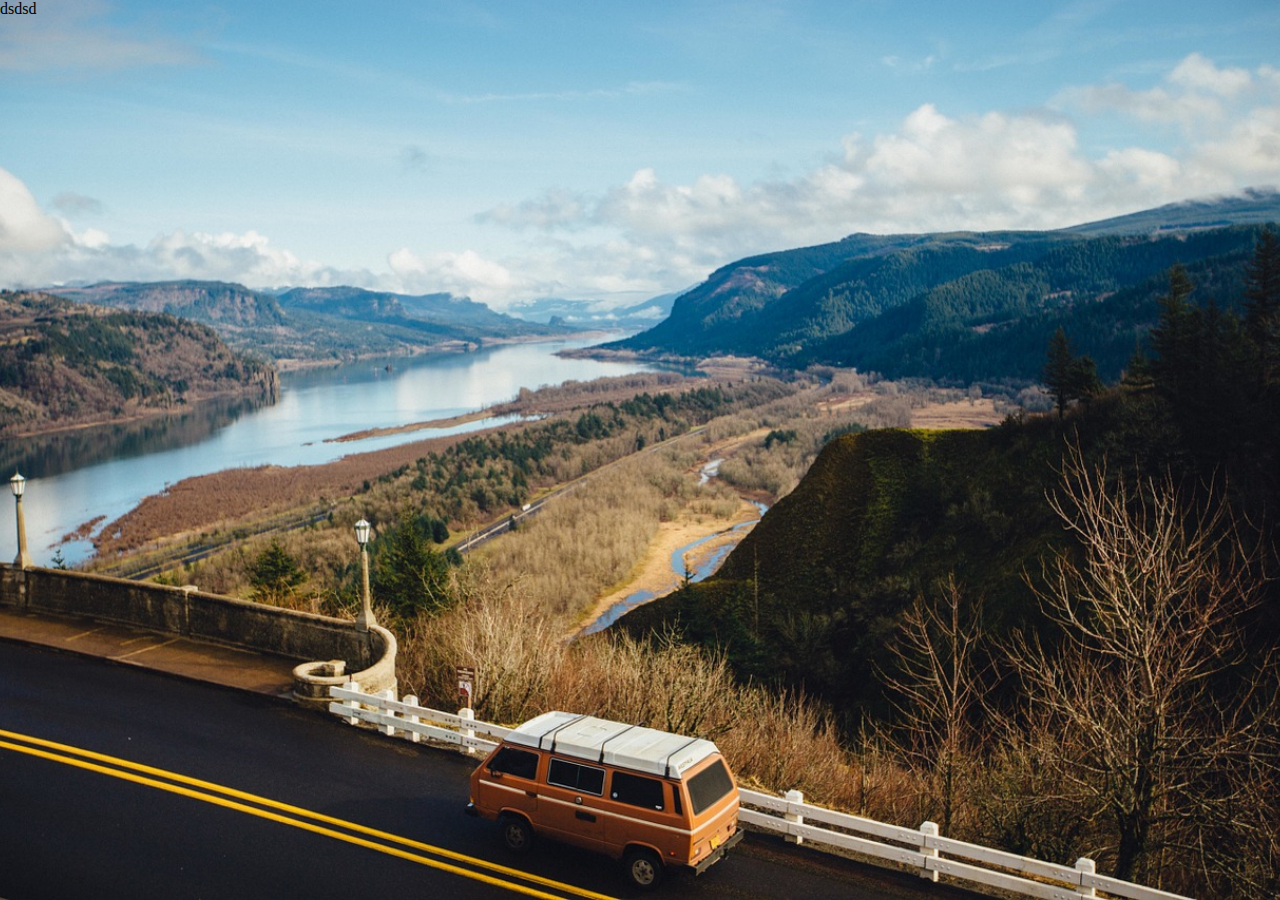
==== app/templates/index.html @ e6d7d38c "Added background image to header" ====
<!DOCTYPE html>
<html>

<head>
    <!--Import Google Icon Font-->
    <link href="http://fonts.googleapis.com/icon?family=Material+Icons" rel="stylesheet">
    <!--Import materialize.css-->
    <link type="text/css" rel="stylesheet" href="css/materialize.min.css" media="screen,projection" />

    <link rel="stylesheet" href="../static/css/app.css">

    <!--Let browser know website is optimized for mobile-->
    <meta name="viewport" content="width=device-width, initial-scale=1.0" />
</head>

<body>
    <div id="body-wrapper">
        <div class="content">
            dsdsd
        </div>
    </div>

    <!--Import jQuery before materialize.js-->
    <script type="text/javascript" src="https://code.jquery.com/jquery-2.1.1.min.js"></script>
    <script type="text/javascript" src="js/materialize.min.js"></script>
</body>

</html>
---- app/static/css/app.css ----
html,
body {
    padding: 0;
    margin: 0;
}

.content {
    height: 100vh;
    background: url(../images/travel-1209515_1280.jpg);
    background-position: center;
    background-repeat: no-repeat;
    background-size: cover;
}
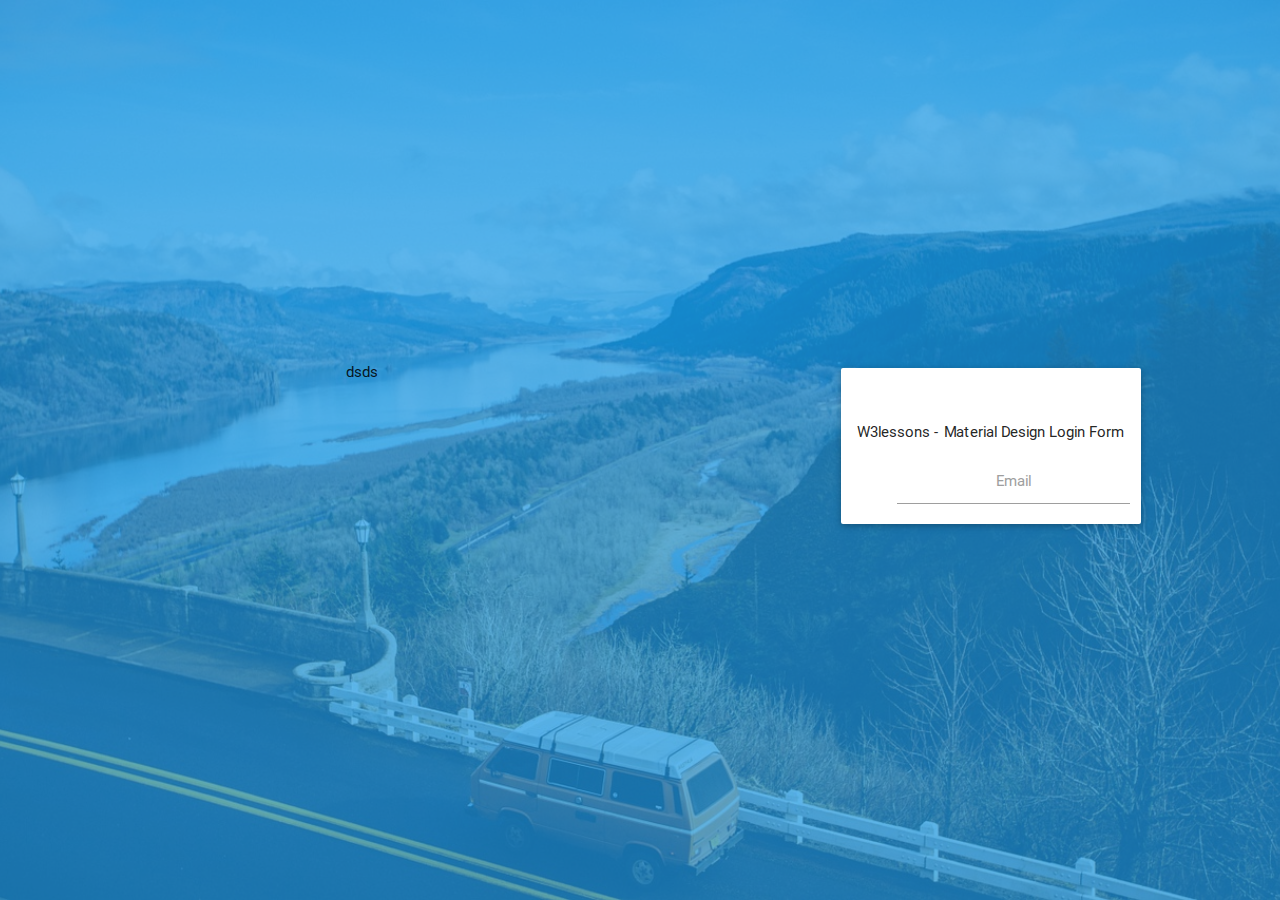
==== commit af0bde51: "Added login section" ====
--- a/app/templates/index.html
+++ b/app/templates/index.html
@@ -5,7 +5,7 @@
     <!--Import Google Icon Font-->
     <link href="http://fonts.googleapis.com/icon?family=Material+Icons" rel="stylesheet">
     <!--Import materialize.css-->
-    <link type="text/css" rel="stylesheet" href="css/materialize.min.css" media="screen,projection" />
+    <link type="text/css" rel="stylesheet" href="../static/plugins/materialize/css/materialize.min.css" media="screen,projection" />
 
     <link rel="stylesheet" href="../static/css/app.css">
 
@@ -15,14 +15,45 @@
 
 <body>
     <div id="body-wrapper">
-        <div class="content">
-            dsdsd
+        <div class="container">
+            <div class="content">
+                <div class="row">
+                    <div class="col s7">
+                        dsds
+                    </div>
+                    <div class="col s5 login-section">
+                        <div id="login-page">
+                            <div class="row">
+                                <div class="col s12 z-depth-6 card-panel">
+                                    <form class="login-form">
+                                        <div class="row">
+                                            <div class="input-field col s12 center">
+                                                <img src="http://w3lessons.info/logo.png" alt="" class="responsive-img valign profile-image-login">
+                                                <p class="center login-form-text">W3lessons - Material Design Login Form</p>
+                                            </div>
+                                        </div>
+                                        <div class="row margin">
+                                            <div class="input-field col s12">
+                                                <i class="mdi-social-person-outline prefix"></i>
+                                                <input class="validate" id="email" type="email">
+                                                <label for="email" data-error="wrong" data-success="right" class="center-align">Email</label>
+                                            </div>
+                                        </div>
+                                    </form>
+                                </div>
+                                <!-- end of card-panel -->
+                            </div>
+                        </div>
+                        <!--end of row-->
+                    </div>
+                </div>
+            </div>
         </div>
     </div>
 
     <!--Import jQuery before materialize.js-->
     <script type="text/javascript" src="https://code.jquery.com/jquery-2.1.1.min.js"></script>
-    <script type="text/javascript" src="js/materialize.min.js"></script>
+    <script type="text/javascript" src="../static/plugins/materialize/js/materialize.min.js"></script>
 </body>
 
 </html>--- a/app/static/css/app.css
+++ b/app/static/css/app.css
@@ -2,12 +2,45 @@
 body {
     padding: 0;
     margin: 0;
+    overflow-x: hidden;
+    width: 100%;
 }
 
-.content {
+.row {
+    width: 100% !important;
+    min-width: 100%;
+    margin: 0;
+}
+
+.container {
     height: 100vh;
     background: url(../images/travel-1209515_1280.jpg);
     background-position: center;
     background-repeat: no-repeat;
     background-size: cover;
+    min-width: 100% !important;
+    margin: 0 !important;
+}
+
+.content {
+    height: 100%;
+    background: rgba(28, 155, 233, 0.7);
+    display: flex !important;
+    justify-content: center !important;
+    flex-direction: column !important;
+    text-align: center;
+}
+
+.login-section {
+    text-align: center;
+}
+
+#login-page {
+    width: 300px;
+    margin: auto;
+}
+
+.login-form {
+    text-align: justify !important;
+    width: 300px !important;
 }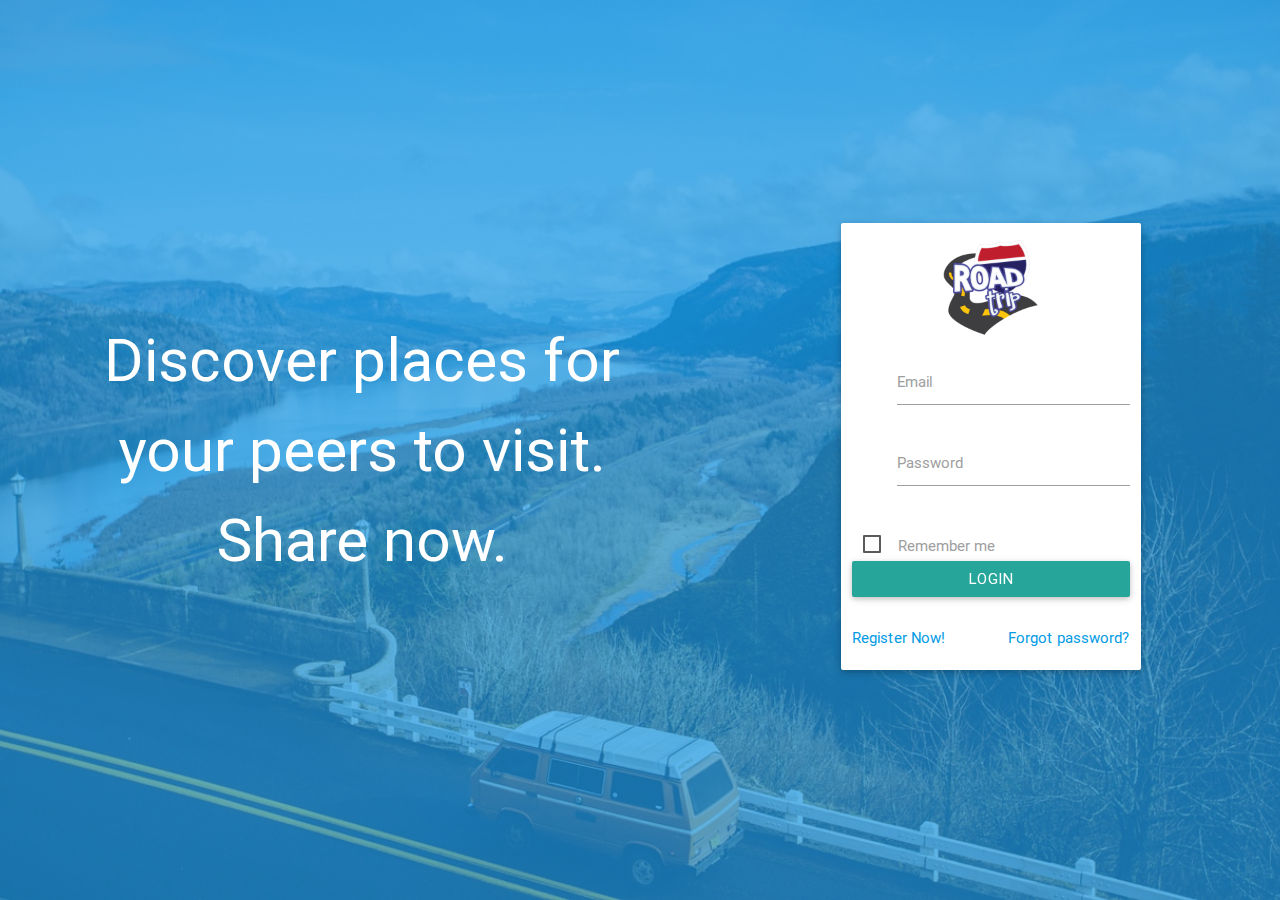
==== commit 9555f31d: "Updated login section" ====
--- a/app/templates/index.html
+++ b/app/templates/index.html
@@ -17,9 +17,10 @@
     <div id="body-wrapper">
         <div class="container">
             <div class="content">
-                <div class="row">
-                    <div class="col s7">
-                        dsds
+                <div class="row" style="">
+                    <div class="col s7 caption-text">
+                        <p>Discover places for your peers to visit.</p>
+                        <p>Share now.</p>
                     </div>
                     <div class="col s5 login-section">
                         <div id="login-page">
@@ -27,16 +28,42 @@
                                 <div class="col s12 z-depth-6 card-panel">
                                     <form class="login-form">
                                         <div class="row">
-                                            <div class="input-field col s12 center">
-                                                <img src="http://w3lessons.info/logo.png" alt="" class="responsive-img valign profile-image-login">
-                                                <p class="center login-form-text">W3lessons - Material Design Login Form</p>
+                                            <div class="input-field col s12 center rd-logo">
+                                                <img src="../static/images/logo.png" alt="" class="responsive-img valign profile-image-login">
                                             </div>
                                         </div>
                                         <div class="row margin">
                                             <div class="input-field col s12">
                                                 <i class="mdi-social-person-outline prefix"></i>
                                                 <input class="validate" id="email" type="email">
-                                                <label for="email" data-error="wrong" data-success="right" class="center-align">Email</label>
+                                                <label for="email" data-error="wrong" data-success="right" class="">Email</label>
+                                            </div>
+                                        </div>
+
+                                        <div class="row margin">
+                                            <div class="input-field col s12">
+                                                <i class="mdi-action-lock-outline prefix"></i>
+                                                <input id="password" type="password">
+                                                <label for="password">Password</label>
+                                            </div>
+                                        </div>
+                                        <div class="row">
+                                            <div class="input-field col s12 m12 l12  login-text">
+                                                <input type="checkbox" id="remember-me" />
+                                                <label for="remember-me">Remember me</label>
+                                            </div>
+                                        </div>
+                                        <div class="row">
+                                            <div class="input-field col s12">
+                                                <a href="login.html" class="btn waves-effect waves-light col s12">Login</a>
+                                            </div>
+                                        </div>
+                                        <div class="row form-footer">
+                                            <div class="input-field col s6 m6 l6">
+                                                <p class="margin medium-small"><a href="register.html">Register Now!</a></p>
+                                            </div>
+                                            <div class="input-field col s6 m6 l6">
+                                                <p class="margin right-align medium-small"><a href="forgot-password.html">Forgot password?</a></p>
                                             </div>
                                         </div>
                                     </form>
--- a/app/static/css/app.css
+++ b/app/static/css/app.css
@@ -31,6 +31,13 @@
     text-align: center;
 }
 
+.vertical-align-content {
+    /*    align-items: center;*/
+    display: flex !important;
+    justify-content: center !important;
+    flex-direction: column !important;
+}
+
 .login-section {
     text-align: center;
 }
@@ -43,4 +50,29 @@
 .login-form {
     text-align: justify !important;
     width: 300px !important;
+    padding: 0 !important;
+    margin: 0 !important;
+}
+
+.form-footer {
+    padding: 20px 0;
+    padding-top: 0;
+}
+
+.caption-text {
+    text-align: center;
+    height: 100% !important;
+    margin: auto !important;
+    font-size: 60px;
+    padding: 100px !important;
+    color: #fff;
+}
+
+.caption-text p {
+    padding: 0 !important;
+    margin: 0;
+}
+
+.rd-logo img {
+    width: 100px !important
 }